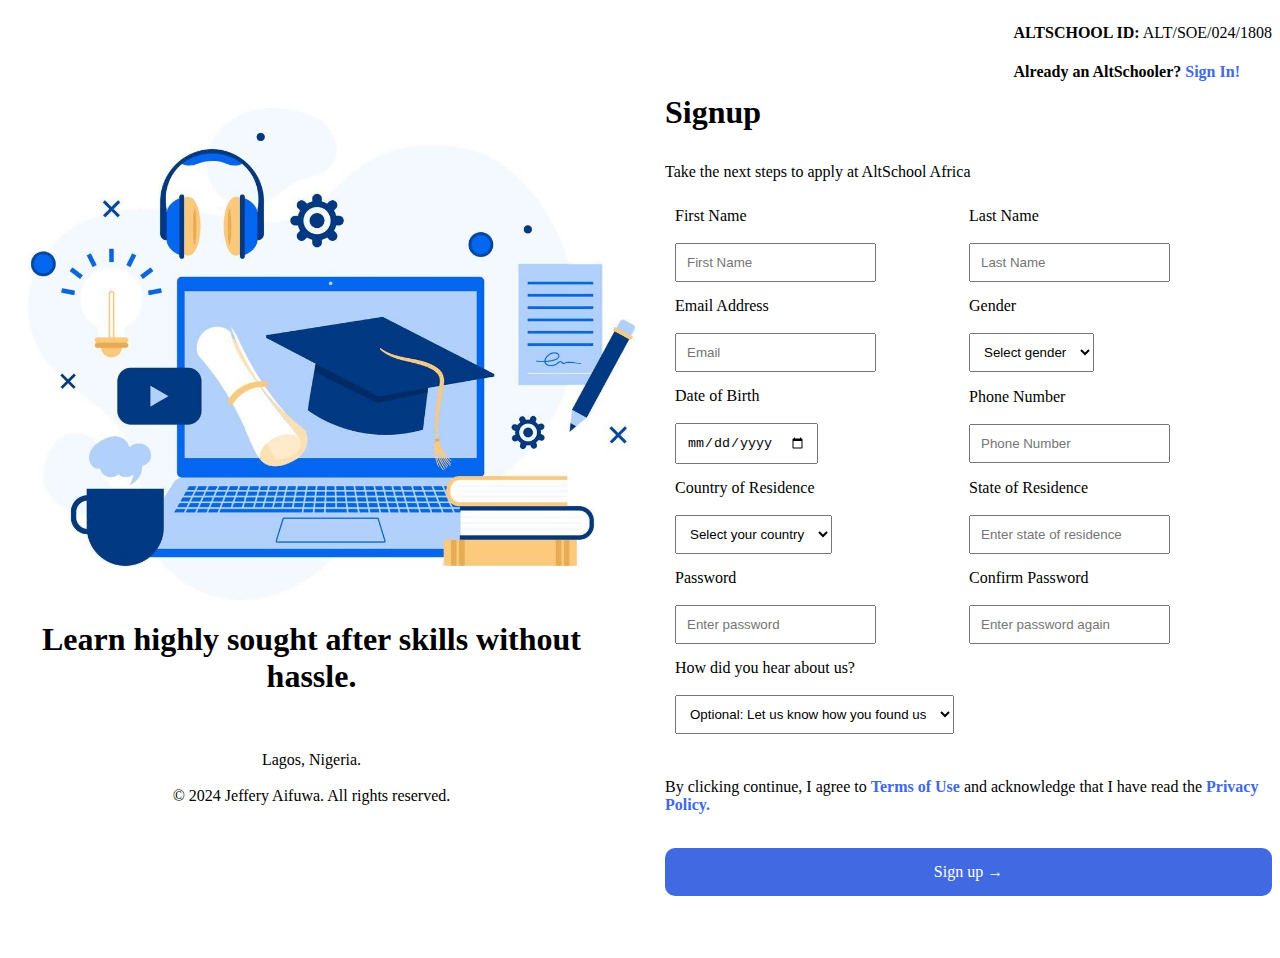
==== form.html @ 2c5cc064 "Biography and Sign-up form assignment" ====
<!DOCTYPE html>
<html lang="en">

<head>
  <meta charset="UTF-8" />
  <meta name="viewport" content="width=device-width, initial-scale=1.0" />
  <title>AltSchool | Sign-up page</title>
  <link rel="stylesheet" href="form.css">
</head>

<body>
  <div class="Image">
    <img src="./Ass1_Asset/Images/822d2a45-38cb-457a-bf2d-873e70daa131.jpg" style="width: 100%;" alt="Image">

    <h1>Learn highly sought after skills without hassle.</h1><br>

    <footer>
    <p>
        Lagos, Nigeria. <br><br> &copy 2024 Jeffery Aifuwa. All rights reserved.
      </p>
    </footer>
  </div>


  <div class="form-section">
    <header>
      <p><b>ALTSCHOOL ID:</b> ALT/SOE/024/1808</p>
      <h4>
        Already an AltSchooler?
        <a href="./signin.html" target="_blank">Sign In!</a>
      </h4>
    </header><br><br><br>
    <form>
      <p style="font-size:xx-large; font-weight: 700;">Signup</p>
      <p>Take the next steps to apply at AltSchool Africa</p>
      <table cellpadding="5" cellspacing="5">
        <tr>
          <td>
            <label for="firstName">First Name</label><br /><br />
            <input type="text" id="firstName" name="firstName" placeholder="First Name" required />
          </td>
          <td>
            <label for="lastName">Last Name</label><br /><br />
            <input type="text" id="lastName" name="lastName" placeholder="Last Name" required />
          </td>
        </tr>

        <tr>
          <td>
            <label for="Email Address">Email Address</label><br /><br />
            <input type="email" id="email" name="email" placeholder="Email" required />
          </td>

          <td>
            <label for="Gender">Gender</label><br /><br />
            <select name="Gender" id="Gender" required>
              <option value="" disabled selected>Select gender</option>
              <option value="Male">Male</option>
              <option value="Female">Female</option>
            </select>
          </td>
        </tr>

        <tr>
          <td>
            <label for="Date of Birth">Date of Birth</label><br /><br />
            <input type="date" id="date" name="date" required />
          </td>

          <td>
            <label for="Phone Number">Phone Number</label><br /><br />
            <input type="text" id="text" name="text" placeholder="Phone Number" required />
          </td>
        </tr>

        <tr>
          <td>
            <label for="Country">Country of Residence</label><br /><br />
            <select name="Country" id="Country" required>
              <option value="" disabled selected>Select your country</option>
              <option value="us">United States</option>
              <option value="ca">Canada</option>
              <option value="uk">United Kingdom</option>
              <option value="au">Australia</option>
              <option value="ng">Nigeria</option>
              <option value="in">Ghana</option>
              <option value="de">Germany</option>
              <option value="fr">France</option>
              <option value="jp">Kenya</option>
              <option value="cn">China</option>
            </select>
          </td>

          <td>
            <label for="State of residence">State of Residence</label><br /><br />
            <input type="text" id="text" name="text" placeholder="Enter state of residence" required />
          </td>
        </tr>

        <tr>
          <td>
            <label for="Password">Password</label><br /><br />
            <input type="password" id="password" name="password" placeholder="Enter password" required />
          </td>

          <td>
            <label for="Confirm Password">Confirm Password</label><br /><br />
            <input type="password" id="password" name="password" placeholder="Enter password again" required />
          </td>
        </tr>

        <tr>
          <td>
            <label for="How did you hear about us?">
              How did you hear about us?</label><br /><br />

            <select name="How did you hear about us?" id="How did you hear about us?" required>
              <option value="" disabled selected>
                Optional: Let us know how you found us
              </option>
              <option value="Twitter">Twitter</option>
              <option value="Facebook">Facebook</option>
              <option value="LinkedIn">LinkedIn</option>
              <option value="Youtube">Youtube</option>
              <option value="Friend">Friend</option>
              <option value="Whatsapp">Whatsapp</option>
              <option value="Instagram">Instagram</option>
              <option value="Billboard">Billboard</option>
              <option value="Sales officer">Sales officer</option>
              <option value="Other">Other</option>
            </select>
          </td>
        </tr>
      </table>
      <br />

      <p>
        By clicking continue, I agree to
        <a href="https://altschoolafrica.com/terms-and-conditions" target="_blank">Terms of Use</a>
        and acknowledge that I have read the
        <a href="https://altschoolafrica.com/privacy-policy" target="_blank">Privacy Policy.</a>
      </p>
      <br />
      <submit>Sign up &RightArrow;</submit>
    </form>
    <br /><br /><br />
  </div>
</body>

</html>
---- form.css ----
body{
    display: grid;
    grid-template-columns: repeat(2,1fr);
    column-gap: 50px;
    font-family: Cambria, Cochin, Georgia, Times, 'Times New Roman', serif;
}

input, select{
  padding: 10px
}

a{
    font-weight: bold;
    color:royalblue;
    text-decoration: none;
}

submit{
    display: block;
    color: white;
    background-color: royalblue;
    padding: 15px;
    text-align: center;
    border-radius: 10px;
}

img{
    display: block;
    max-width: 100%;
    padding-top: 100px;
    padding-left: 20px;
    
}

header{
    float: right;
}

footer, h1{
    text-align: center;
}
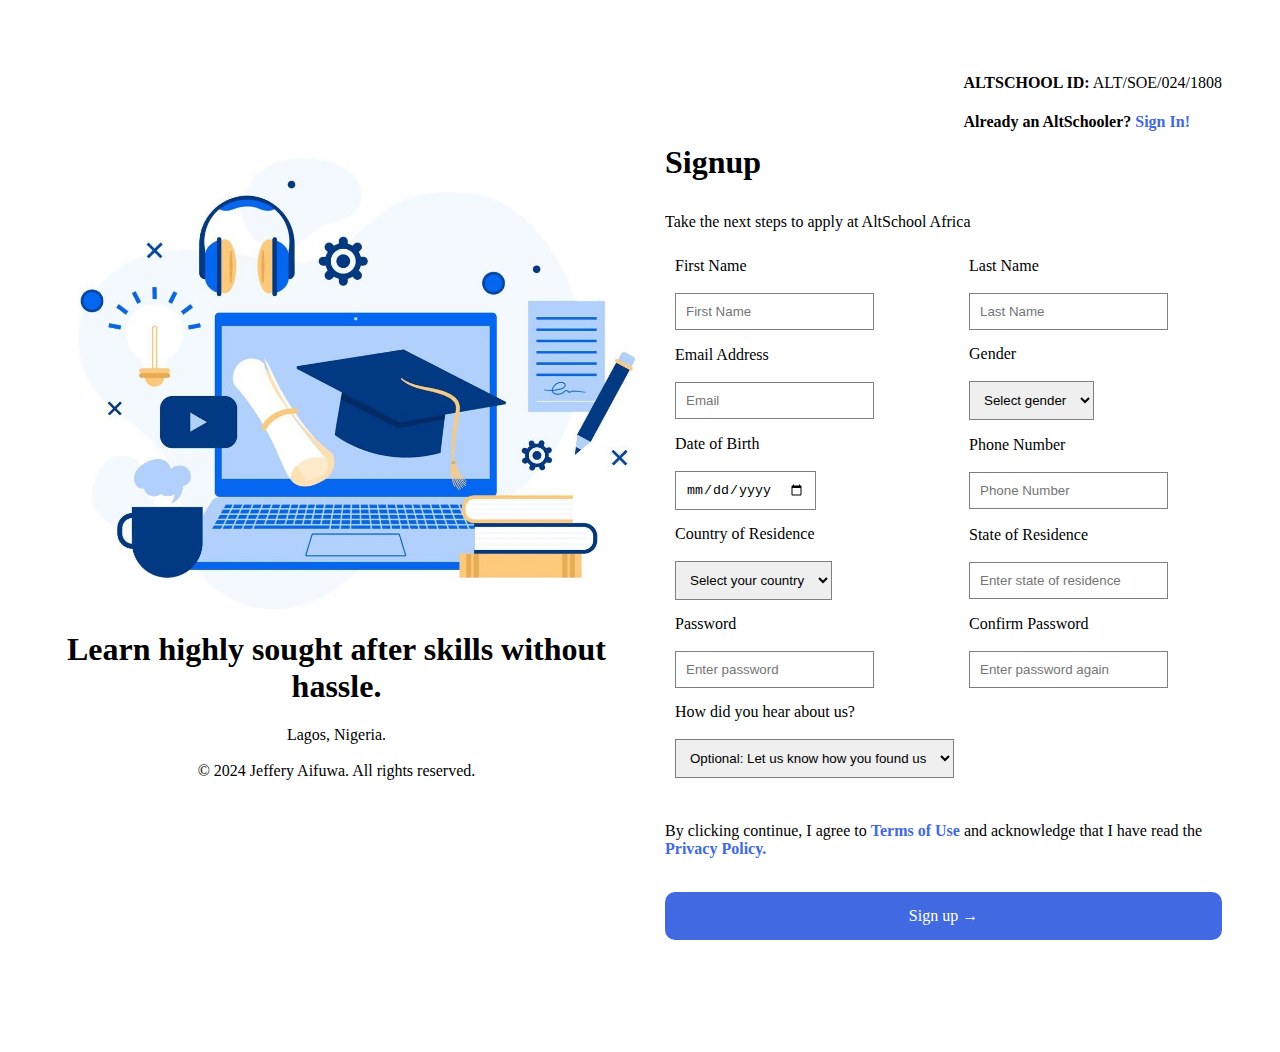
==== commit 4956d739: "Added media query for better responsiveness" ====
--- a/form.html
+++ b/form.html
@@ -9,20 +9,20 @@
 </head>
 
 <body>
-  <div class="Image">
+  <div1 class="Image">
     <img src="./Ass1_Asset/Images/822d2a45-38cb-457a-bf2d-873e70daa131.jpg" style="width: 100%;" alt="Image">
 
-    <h1>Learn highly sought after skills without hassle.</h1><br>
+    <h1>Learn highly sought after skills without hassle.</h1>
 
     <footer>
     <p>
         Lagos, Nigeria. <br><br> &copy 2024 Jeffery Aifuwa. All rights reserved.
       </p>
     </footer>
-  </div>
+  </div1>
 
 
-  <div class="form-section">
+  <div2 class="form-section">
     <header>
       <p><b>ALTSCHOOL ID:</b> ALT/SOE/024/1808</p>
       <h4>
@@ -144,7 +144,7 @@
       <submit>Sign up &RightArrow;</submit>
     </form>
     <br /><br /><br />
-  </div>
+  </div2>
 </body>
 
 </html>--- a/form.css
+++ b/form.css
@@ -3,13 +3,16 @@
 body{
     display: grid;
     grid-template-columns: repeat(2,1fr);
+    padding: 50px;
     column-gap: 50px;
     font-family: Cambria, Cochin, Georgia, Times, 'Times New Roman', serif;
 }
 
 input, select{
-  padding: 10px
+  padding: 10px;
+  border: 1px solid gray;
 }
+
 
 a{
     font-weight: bold;
@@ -42,3 +45,32 @@
     text-align: center;
 }
 
+@media screen and (max-width:700px) {
+    div1{
+        display: none;
+    }
+
+    body{
+        display: grid none;
+    }
+
+    div2{
+        padding: 50px;
+        font-size: x-large;
+    }
+}
+
+@media screen and (max-width:480px) {
+    div1{
+        display: none;
+    }
+
+    body{
+        display: grid none;
+    }
+
+    div2{
+        padding: 50px;
+        font-size: xx-large;
+    }
+}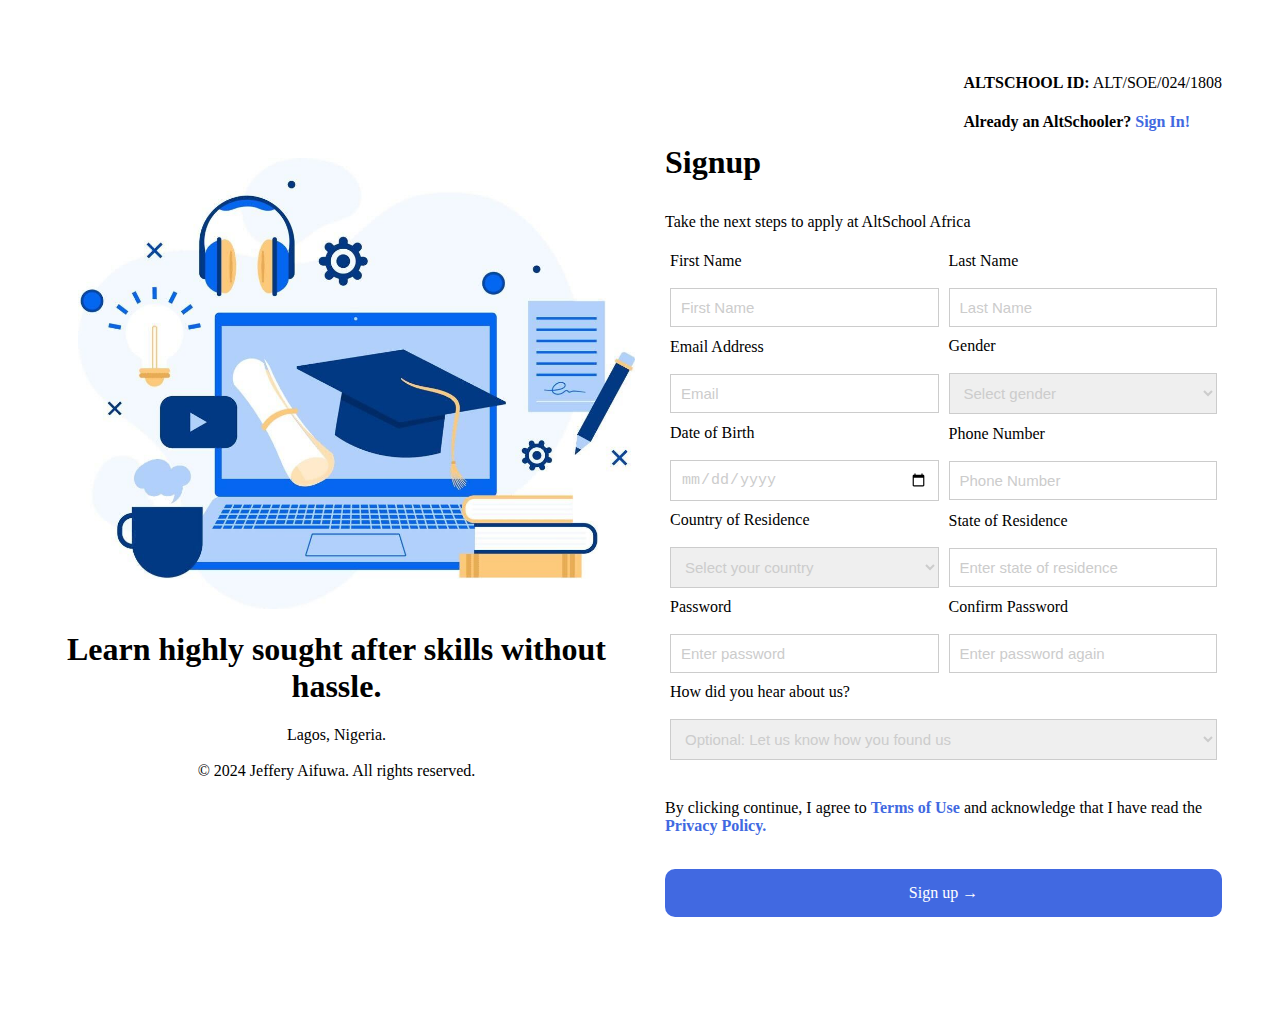
==== commit b0af4db1: "update to the forms" ====
--- a/form.html
+++ b/form.html
@@ -110,7 +110,7 @@
         </tr>
 
         <tr>
-          <td>
+          <td colspan="2">
             <label for="How did you hear about us?">
               How did you hear about us?</label><br /><br />
 
--- a/form.css
+++ b/form.css
@@ -8,9 +8,23 @@
     font-family: Cambria, Cochin, Georgia, Times, 'Times New Roman', serif;
 }
 
-input, select{
-  padding: 10px;
-  border: 1px solid gray;
+table {
+    width: 100%;
+    border-collapse: collapse;
+    table-layout: fixed;
+}
+
+input, select {
+    width: 100%;
+    padding: 10px; 
+    font-size: 15px;
+    color: #ccc;
+    border: 1px solid #ccc; 
+    box-sizing: border-box;
+}
+
+input::placeholder {
+    color: #ccc;
 }
 
 
@@ -45,19 +59,28 @@
     text-align: center;
 }
 
-@media screen and (max-width:700px) {
+@media screen and (max-width:767px) {
     div1{
         display: none;
     }
 
     body{
         display: grid none;
+        padding: 0;
+        margin: 0;
     }
 
     div2{
         padding: 50px;
         font-size: x-large;
+        width: 100%;
+        margin: 0 auto;
     }
+
+    td{
+        display: block;
+    }
+
 }
 
 @media screen and (max-width:480px) {
@@ -67,10 +90,19 @@
 
     body{
         display: grid none;
+        padding: 0;
+        margin: 0;
     }
 
     div2{
         padding: 50px;
         font-size: xx-large;
+        width: 100%;
+        margin: 0 auto;
     }
+
+    td{
+        display: block;
+    }
+
 }